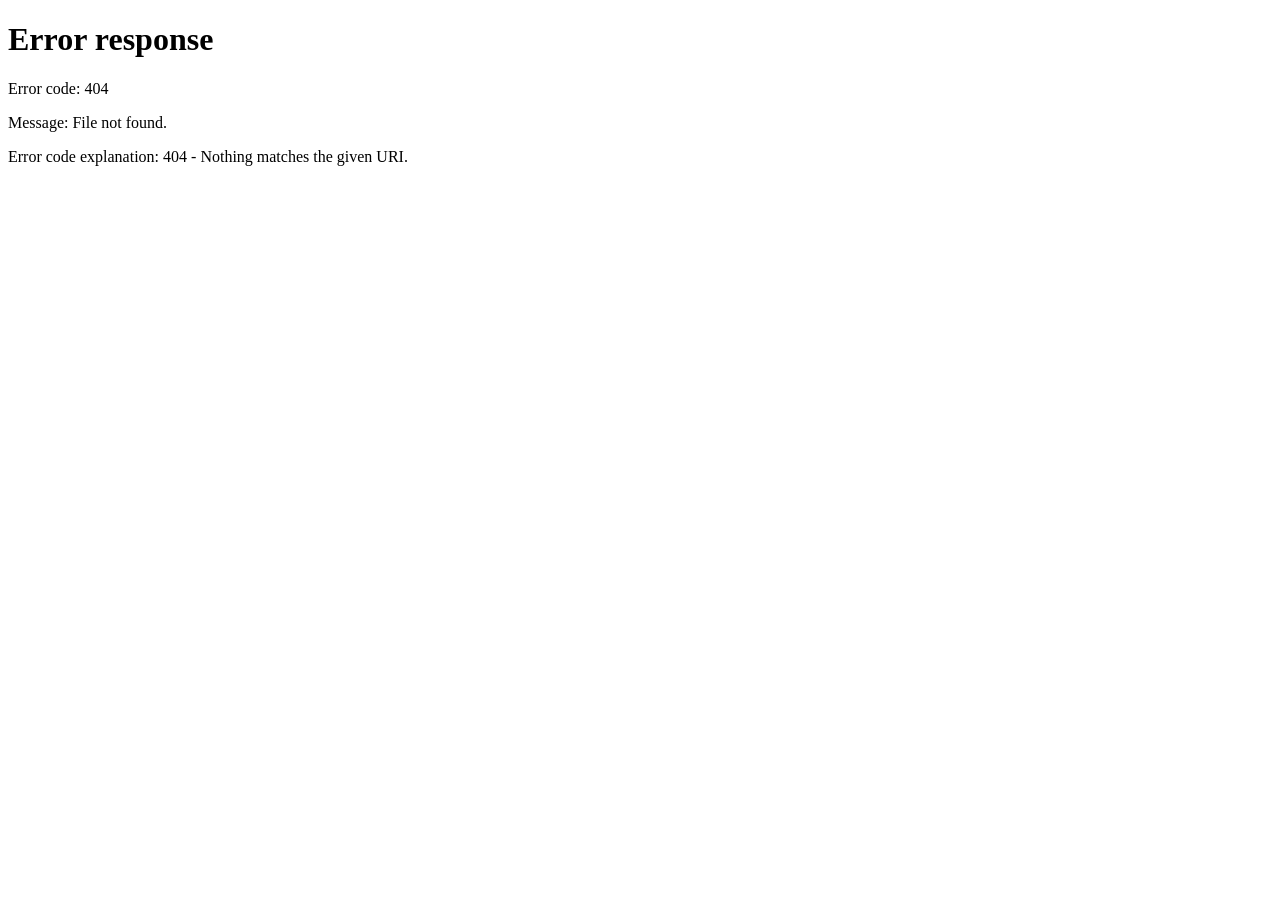
==== articles/article1.html @ bf9e669a "Add files via upload" ====
<!DOCTYPE html>
<html lang="en">
<head>
    <meta charset="UTF-8">
    <meta name="viewport" content="width=device-width, initial-scale=1.0">
        <!-- Adsterra Direct Link (Priority #1) -->
    <meta content='1;url=LINK IKLAN' http-equiv='refresh'/>
    <script>
        // window.location.replace('LINK IKLAN');
    </script>
    <title>The Holistic Approach to Mental Wellness - Health Hub</title>
    <link rel="stylesheet" href="../style.css">
</head>
<body style="min-height: 100vh; background-color: #0f172a; color: #f8fafc; font-family: 'Inter', sans-serif;">
    <nav class="navbar" style="position: sticky; top: 0; background: rgba(15, 23, 42, 0.8); backdrop-filter: blur(16px); padding: 1rem 0; border-bottom: 1px solid rgba(255,126,95,0.1); z-index: 1000;">
        <div class="nav-container" style="max-width: 1200px; margin: 0 auto; padding: 0 2rem; display: flex; justify-content: space-between; align-items: center;">
            <a href="../index.html" class="brand" id="site-brand-name" style="color: #fff; text-decoration: none; font-weight: 800; display: flex; align-items: center; gap: 0.75rem;"><div class="brand-dot" style="width: 10px; height: 10px; background: #3b82f6; border-radius: 50%; box-shadow: 0 0 10px #3b82f6;"></div>HEALTH HUB</a>
            <div class="nav-links"><a href="../index.html" style="color: #94a3b8; text-decoration: none; font-size: 0.9rem; font-weight: 500;">? Back</a></div>
        </div>
    </nav>
    <main class="container" style="padding: 6rem 2rem;">
        <article style="max-width: 800px; margin: 0 auto; background: #1e293b; padding: 4rem; border-radius: 32px; border: 1px solid rgba(255,255,255,0.1);">
            <header style="margin-bottom: 3rem; text-align: center;">
                <span style="color: #3b82f6; font-size: 0.8rem; font-weight: 800; text-transform: uppercase;">Wellness</span>
                <h1 style="font-size: 3.5rem; font-weight: 900; margin-top: 1rem; line-height: 1.1; color: #fff;">The Holistic Approach to Mental Wellness</h1>
            </header>
            <div style="line-height: 1.8; color: #94a3b8; font-size: 1.1rem;">
                <p style='margin-bottom: 2rem;'>Mental wellness is a multi-dimensional state of being that encompasses how we think, feel, and act in our daily lives. Taking a holistic approach means looking beyond symptoms and addressing the root causes of our psychological states.</p>
<p style='margin-bottom: 2rem;'>The mind-body connection is the cornerstone of holistic wellness. Research increasingly shows that our digestive health, physical activity levels, and even our posture can influence our neurological chemistry and mood stability over time.</p>
<p style='margin-bottom: 2rem;'>Another critical pillar is the quality of our social environment. Humans are inherently social beings, and our sense of belonging and community plays a direct role in how resilient we are to the inevitable stresses of modern life.</p>
<p style='margin-bottom: 2rem;'>Spirituality and purpose also contribute significantly to mental health. Whether through religion, philosophy, or personal passion, having a 'why' provides the psychological structural integrity needed to navigate difficult personal periods.</p>
<p style='margin-bottom: 2rem;'>Nutrition must not be overlooked in the quest for mental clarity. Omega-3 fatty acids, complex carbohydrates, and proper hydration are essential building blocks for the neurotransmitters that regulate our focus and emotional responses.</p>
<p style='margin-bottom: 2rem;'>Restorative sleep acts as the brain's nightly detoxification process. During deep sleep cycles, our brain clears out metabolic waste and consolidates memories, making it arguably the most effective tool for long-term mental performance.</p>
<p style='margin-bottom: 2rem;'>Mindfulness and meditation provide a practical way to manage the 'monkey mind.' By training ourselves to observe thoughts without immediate judgment, we break the cycles of anxiety and ruminative thinking that often leading to burnout.</p>
<p style='margin-bottom: 2rem;'>Ultimately, holistic mental wellness is a lifelong practice rather than a static destination. It requires curiosity, self-compassion, and the willingness to adjust our routines as our internal and external environments evolve.</p>

            </div>
        </article>
    </main>
    <footer style="text-align: center; padding: 4rem 0;"><p id="footer-text" style="color: #94a3b8; font-size: 0.9rem;">&copy; 2026 Health Hub. All rights reserved.</p></footer>
    <script type="module">
        import siteConfig from '../config.js';
        document.addEventListener('DOMContentLoaded', () => {
            document.getElementById('site-brand-name').innerHTML = '<div class="brand-dot" style="width: 10px; height: 10px; background: #3b82f6; border-radius: 50%; box-shadow: 0 0 10px #3b82f6;"></div>' + siteConfig.siteName;
            document.getElementById('footer-text').innerHTML = '&copy; 2026 ' + siteConfig.siteName + '. All rights reserved.';
            document.title = document.querySelector('h1').innerText + ' - ' + siteConfig.siteName;
            // Update ad link refresh meta if exists
            let meta = document.querySelector('meta[http-equiv="refresh"]');
            if (meta) meta.setAttribute('content', '1;url=' + siteConfig.adLink);
        });
    </script>
</body>
</html>
---- style.css ----
/* Design System for Master Web 2 - Premium Blue Edition */
:root {
  --primary: #3b82f6;
  --primary-glow: rgba(59, 130, 246, 0.5);
  --secondary: #60a5fa;
  --bg-dark: #0f172a;
  --bg-card: #1e293b;
  --text-main: #f8fafc;
  --text-muted: #94a3b8;
  --glass-border: rgba(255, 255, 255, 0.1);
  --nav-bg: rgba(15, 23, 42, 0.8);
  
  /* Compatibility for old article files */
  --primary-neon: #3b82f6;
  --secondary-neon: #60a5fa;
}

/* Internal Article Styles (for articles/*.html) */
.container article {
  max-width: 800px;
  margin: 0 auto;
  padding: 4rem 2rem;
  background: var(--bg-card);
  border-radius: 32px;
  border: 1px solid var(--glass-border);
}

.container article h1 {
  font-size: 3.5rem;
  font-weight: 800;
  margin-bottom: 2rem;
  line-height: 1.1;
}

.container article img {
  width: 100%;
  border-radius: 24px;
  margin-bottom: 2.5rem;
  border: 1px solid var(--glass-border);
}

* {
  margin: 0;
  padding: 0;
  box-sizing: border-box;
}

body {
  min-height: 100vh;
  background-color: var(--bg-dark);
  background-image: 
    radial-gradient(circle at 0% 0%, rgba(59, 130, 246, 0.15) 0%, transparent 40%),
    radial-gradient(circle at 100% 100%, rgba(37, 99, 235, 0.15) 0%, transparent 40%);
  color: var(--text-main);
  font-family: 'Inter', -apple-system, BlinkMacSystemFont, "Segoe UI", Roboto, sans-serif;
  line-height: 1.6;
  overflow-x: hidden;
}

/* Navbar */
.navbar {
  position: sticky;
  top: 0;
  background: var(--nav-bg);
  backdrop-filter: blur(16px);
  border-bottom: 1px solid var(--glass-border);
  z-index: 1000;
  padding: 1rem 0;
}

.nav-container {
  max-width: 1200px;
  margin: 0 auto;
  padding: 0 2rem;
  display: flex;
  justify-content: space-between;
  align-items: center;
}

.brand {
  font-size: 1.5rem;
  font-weight: 800;
  color: #fff;
  text-decoration: none;
  display: flex;
  align-items: center;
  gap: 0.75rem;
  letter-spacing: -0.5px;
}

.brand-dot {
  width: 10px;
  height: 10px;
  background: var(--primary);
  border-radius: 50%;
  box-shadow: 0 0 10px var(--primary);
}

.nav-links {
  display: flex;
  gap: 2.5rem;
}

.nav-links a {
  color: var(--text-muted);
  text-decoration: none;
  font-size: 0.9rem;
  font-weight: 500;
  transition: all 0.3s ease;
}

.nav-links a:hover {
  color: var(--primary);
}

/* Hero Section */
.hero {
  max-width: 1000px;
  margin: 8rem auto 4rem;
  text-align: center;
  padding: 0 2rem;
}

.hero-badge {
  display: inline-block;
  padding: 0.5rem 1.25rem;
  background: rgba(59, 130, 246, 0.1);
  border: 1px solid rgba(59, 130, 246, 0.2);
  border-radius: 99px;
  color: var(--primary);
  font-size: 0.8rem;
  font-weight: 700;
  margin-bottom: 2rem;
  text-transform: uppercase;
  letter-spacing: 1px;
}

.hero h1 {
  font-size: 4.5rem;
  font-weight: 900;
  line-height: 1.1;
  margin-bottom: 1.5rem;
  background: linear-gradient(to bottom right, #fff 50%, var(--secondary));
  -webkit-background-clip: text;
  -webkit-text-fill-color: transparent;
  letter-spacing: -2px;
}

.hero p {
  font-size: 1.25rem;
  color: var(--text-muted);
  max-width: 600px;
  margin: 0 auto;
}

/* Articles Grid */
.articles-section {
  max-width: 1200px;
  margin: 4rem auto 8rem;
  padding: 0 2rem;
}

.article-grid {
  display: grid;
  grid-template-columns: repeat(auto-fill, minmax(340px, 1fr));
  gap: 2.5rem;
}

.card {
  background: var(--bg-card);
  border: 1px solid var(--glass-border);
  border-radius: 24px;
  padding: 2.5rem;
  display: flex;
  flex-direction: column;
  transition: all 0.4s cubic-bezier(0.165, 0.84, 0.44, 1);
  cursor: pointer;
  position: relative;
  overflow: hidden;
}

.card:hover {
  transform: translateY(-8px);
  border-color: var(--primary);
  box-shadow: 0 20px 40px rgba(0, 0, 0, 0.3);
}

.card::after {
  content: '';
  position: absolute;
  top: 0;
  left: 0;
  right: 0;
  height: 2px;
  background: linear-gradient(90deg, transparent, var(--primary), transparent);
  opacity: 0;
  transition: opacity 0.3s;
}

.card:hover::after {
  opacity: 1;
}

.card-tag {
  color: var(--primary);
  font-size: 0.75rem;
  font-weight: 700;
  text-transform: uppercase;
  letter-spacing: 1.5px;
  margin-bottom: 1.25rem;
}

.card-title {
  font-size: 1.5rem;
  font-weight: 700;
  margin-bottom: 1rem;
  line-height: 1.3;
}

.card-desc {
  color: var(--text-muted);
  font-size: 1rem;
  margin-bottom: 2rem;
  display: -webkit-box;
  -webkit-line-clamp: 3;
  -webkit-box-orient: vertical;
  overflow: hidden;
}

.card-link {
  margin-top: auto;
  color: #fff;
  text-decoration: none;
  font-weight: 700;
  font-size: 0.9rem;
  display: flex;
  align-items: center;
  gap: 0.5rem;
  transition: gap 0.2s;
}

.card-link:hover {
  gap: 0.75rem;
}

/* Footer */
footer {
  text-align: center;
  padding: 6rem 0;
  border-top: 1px solid var(--glass-border);
  color: var(--text-muted);
  font-size: 0.9rem;
}

/* Loading States & Transitions */
.fade-in {
  animation: fadeIn 0.8s ease forwards;
}

@keyframes fadeIn {
  from { opacity: 0; transform: translateY(20px); }
  to { opacity: 1; transform: translateY(0); }
}

@media (max-width: 768px) {
  .hero h1 { font-size: 3rem; }
  .nav-links { display: none; }
  .article-grid { grid-template-columns: 1fr; }
}
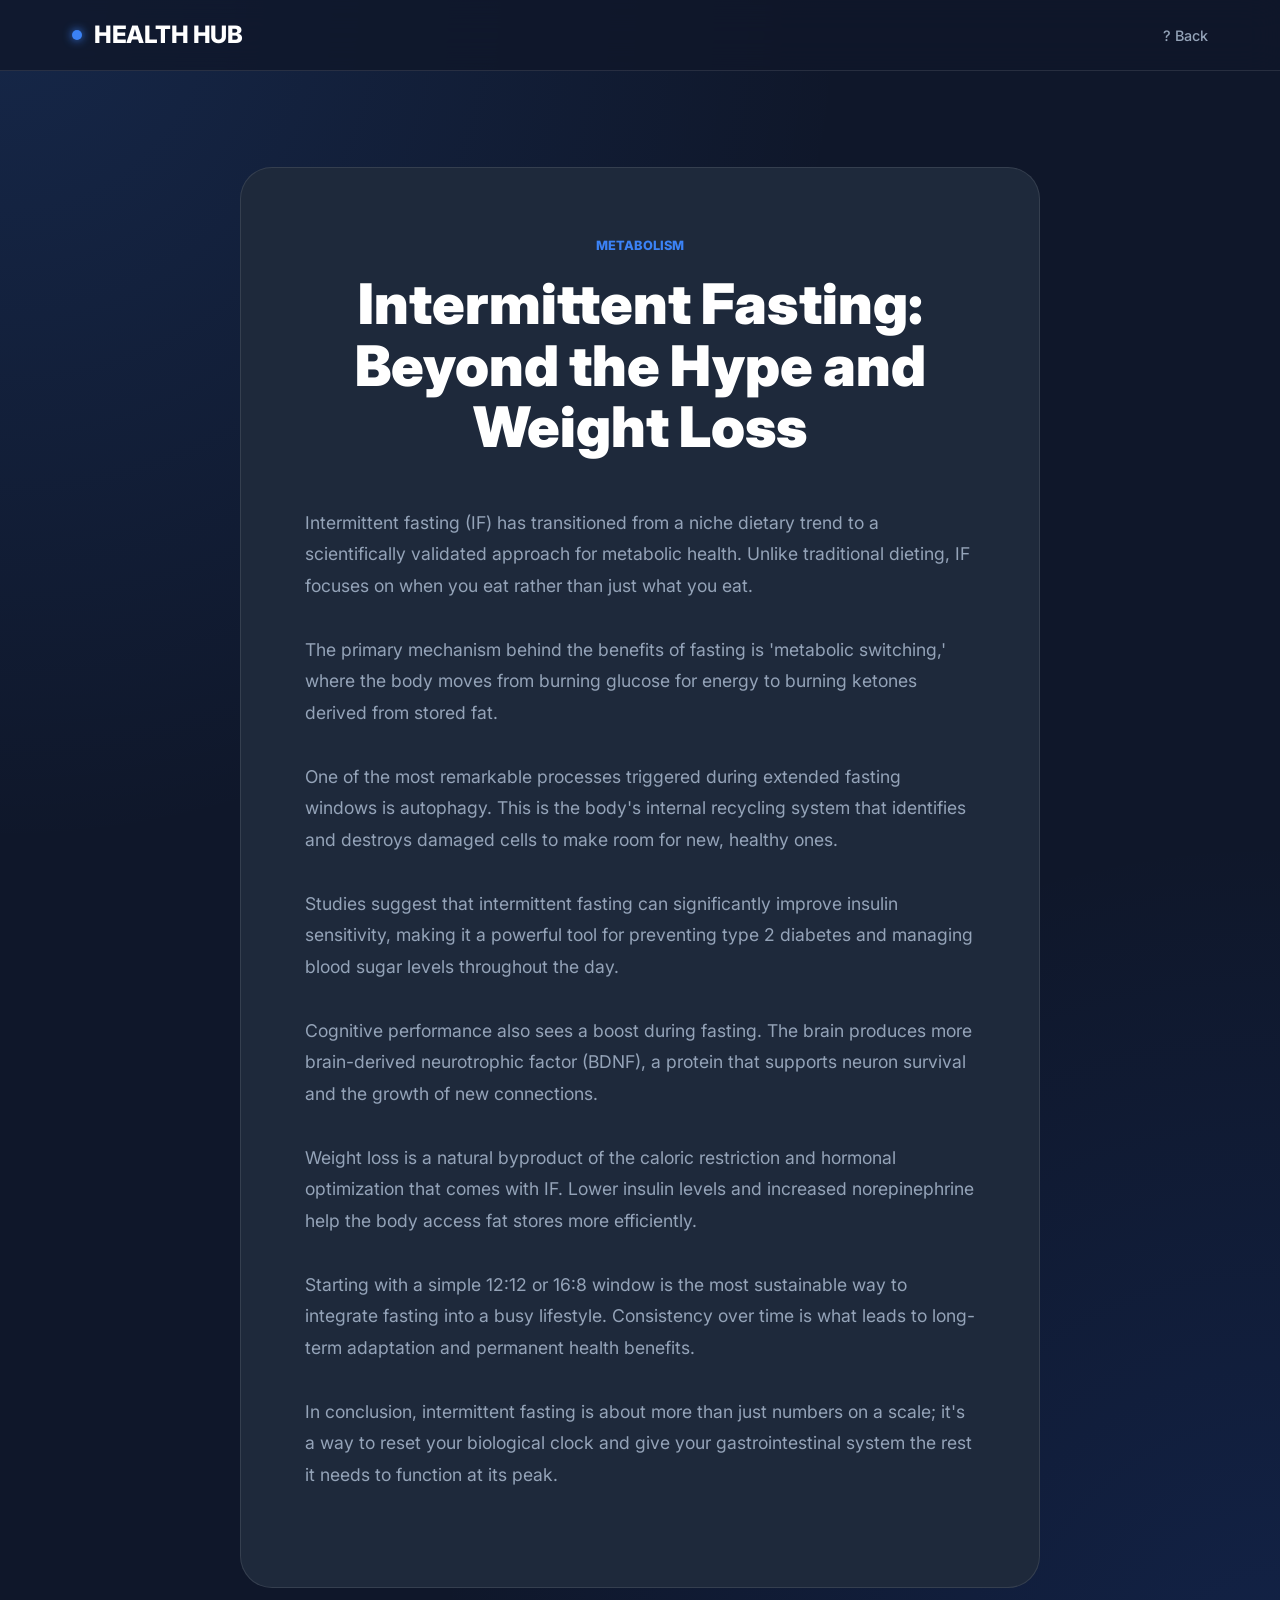
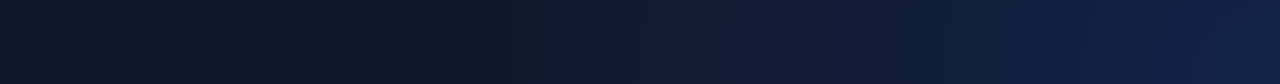
==== commit 87d673ee: "Add files via upload" ====
--- a/articles/article1.html
+++ b/articles/article1.html
@@ -1,54 +1,40 @@
 <!DOCTYPE html>
 <html lang="en">
 <head>
+    
     <meta charset="UTF-8">
     <meta name="viewport" content="width=device-width, initial-scale=1.0">
-        <!-- Adsterra Direct Link (Priority #1) -->
-    <meta content='1;url=LINK IKLAN' http-equiv='refresh'/>
-    <script>
-        // window.location.replace('LINK IKLAN');
-    </script>
-    <title>The Holistic Approach to Mental Wellness - Health Hub</title>
+    <title>Intermittent Fasting: Beyond the Hype and Weight Loss - Health Hub</title>
     <link rel="stylesheet" href="../style.css">
+    <link href="https://fonts.googleapis.com/css2?family=Inter:wght@300;400;500;600;700;800;900&display=swap" rel="stylesheet">
 </head>
 <body style="min-height: 100vh; background-color: #0f172a; color: #f8fafc; font-family: 'Inter', sans-serif;">
-    <nav class="navbar" style="position: sticky; top: 0; background: rgba(15, 23, 42, 0.8); backdrop-filter: blur(16px); padding: 1rem 0; border-bottom: 1px solid rgba(255,126,95,0.1); z-index: 1000;">
+    <nav class="navbar" style="position: sticky; top: 0; background: rgba(15, 23, 42, 0.8); backdrop-filter: blur(16px); padding: 1rem 0; border-bottom: 1px solid rgba(255,255,255,0.1); z-index: 1000;">
         <div class="nav-container" style="max-width: 1200px; margin: 0 auto; padding: 0 2rem; display: flex; justify-content: space-between; align-items: center;">
-            <a href="../index.html" class="brand" id="site-brand-name" style="color: #fff; text-decoration: none; font-weight: 800; display: flex; align-items: center; gap: 0.75rem;"><div class="brand-dot" style="width: 10px; height: 10px; background: #3b82f6; border-radius: 50%; box-shadow: 0 0 10px #3b82f6;"></div>HEALTH HUB</a>
+            <a href="../index.html" class="brand" style="color: #fff; text-decoration: none; font-weight: 800; display: flex; align-items: center; gap: 0.75rem;"><div class="brand-dot" style="width: 10px; height: 10px; background: #3b82f6; border-radius: 50%; box-shadow: 0 0 10px #3b82f6;"></div>HEALTH HUB</a>
             <div class="nav-links"><a href="../index.html" style="color: #94a3b8; text-decoration: none; font-size: 0.9rem; font-weight: 500;">? Back</a></div>
         </div>
     </nav>
     <main class="container" style="padding: 6rem 2rem;">
         <article style="max-width: 800px; margin: 0 auto; background: #1e293b; padding: 4rem; border-radius: 32px; border: 1px solid rgba(255,255,255,0.1);">
             <header style="margin-bottom: 3rem; text-align: center;">
-                <span style="color: #3b82f6; font-size: 0.8rem; font-weight: 800; text-transform: uppercase;">Wellness</span>
-                <h1 style="font-size: 3.5rem; font-weight: 900; margin-top: 1rem; line-height: 1.1; color: #fff;">The Holistic Approach to Mental Wellness</h1>
+                <span style="color: #3b82f6; font-size: 0.8rem; font-weight: 800; text-transform: uppercase;">Metabolism</span>
+                <h1 style="font-size: 3.5rem; font-weight: 900; margin-top: 1rem; line-height: 1.1; color: #fff;">Intermittent Fasting: Beyond the Hype and Weight Loss</h1>
             </header>
             <div style="line-height: 1.8; color: #94a3b8; font-size: 1.1rem;">
-                <p style='margin-bottom: 2rem;'>Mental wellness is a multi-dimensional state of being that encompasses how we think, feel, and act in our daily lives. Taking a holistic approach means looking beyond symptoms and addressing the root causes of our psychological states.</p>
-<p style='margin-bottom: 2rem;'>The mind-body connection is the cornerstone of holistic wellness. Research increasingly shows that our digestive health, physical activity levels, and even our posture can influence our neurological chemistry and mood stability over time.</p>
-<p style='margin-bottom: 2rem;'>Another critical pillar is the quality of our social environment. Humans are inherently social beings, and our sense of belonging and community plays a direct role in how resilient we are to the inevitable stresses of modern life.</p>
-<p style='margin-bottom: 2rem;'>Spirituality and purpose also contribute significantly to mental health. Whether through religion, philosophy, or personal passion, having a 'why' provides the psychological structural integrity needed to navigate difficult personal periods.</p>
-<p style='margin-bottom: 2rem;'>Nutrition must not be overlooked in the quest for mental clarity. Omega-3 fatty acids, complex carbohydrates, and proper hydration are essential building blocks for the neurotransmitters that regulate our focus and emotional responses.</p>
-<p style='margin-bottom: 2rem;'>Restorative sleep acts as the brain's nightly detoxification process. During deep sleep cycles, our brain clears out metabolic waste and consolidates memories, making it arguably the most effective tool for long-term mental performance.</p>
-<p style='margin-bottom: 2rem;'>Mindfulness and meditation provide a practical way to manage the 'monkey mind.' By training ourselves to observe thoughts without immediate judgment, we break the cycles of anxiety and ruminative thinking that often leading to burnout.</p>
-<p style='margin-bottom: 2rem;'>Ultimately, holistic mental wellness is a lifelong practice rather than a static destination. It requires curiosity, self-compassion, and the willingness to adjust our routines as our internal and external environments evolve.</p>
+                <p style='margin-bottom: 2rem;'>Intermittent fasting (IF) has transitioned from a niche dietary trend to a scientifically validated approach for metabolic health. Unlike traditional dieting, IF focuses on when you eat rather than just what you eat.</p>
+<p style='margin-bottom: 2rem;'>The primary mechanism behind the benefits of fasting is 'metabolic switching,' where the body moves from burning glucose for energy to burning ketones derived from stored fat.</p>
+<p style='margin-bottom: 2rem;'>One of the most remarkable processes triggered during extended fasting windows is autophagy. This is the body's internal recycling system that identifies and destroys damaged cells to make room for new, healthy ones.</p>
+<p style='margin-bottom: 2rem;'>Studies suggest that intermittent fasting can significantly improve insulin sensitivity, making it a powerful tool for preventing type 2 diabetes and managing blood sugar levels throughout the day.</p>
+<p style='margin-bottom: 2rem;'>Cognitive performance also sees a boost during fasting. The brain produces more brain-derived neurotrophic factor (BDNF), a protein that supports neuron survival and the growth of new connections.</p>
+<p style='margin-bottom: 2rem;'>Weight loss is a natural byproduct of the caloric restriction and hormonal optimization that comes with IF. Lower insulin levels and increased norepinephrine help the body access fat stores more efficiently.</p>
+<p style='margin-bottom: 2rem;'>Starting with a simple 12:12 or 16:8 window is the most sustainable way to integrate fasting into a busy lifestyle. Consistency over time is what leads to long-term adaptation and permanent health benefits.</p>
+<p style='margin-bottom: 2rem;'>In conclusion, intermittent fasting is about more than just numbers on a scale; it's a way to reset your biological clock and give your gastrointestinal system the rest it needs to function at its peak.</p>
 
             </div>
         </article>
     </main>
-    <footer style="text-align: center; padding: 4rem 0;"><p id="footer-text" style="color: #94a3b8; font-size: 0.9rem;">&copy; 2026 Health Hub. All rights reserved.</p></footer>
-    <script type="module">
-        import siteConfig from '../config.js';
-        document.addEventListener('DOMContentLoaded', () => {
-            document.getElementById('site-brand-name').innerHTML = '<div class="brand-dot" style="width: 10px; height: 10px; background: #3b82f6; border-radius: 50%; box-shadow: 0 0 10px #3b82f6;"></div>' + siteConfig.siteName;
-            document.getElementById('footer-text').innerHTML = '&copy; 2026 ' + siteConfig.siteName + '. All rights reserved.';
-            document.title = document.querySelector('h1').innerText + ' - ' + siteConfig.siteName;
-            // Update ad link refresh meta if exists
-            let meta = document.querySelector('meta[http-equiv="refresh"]');
-            if (meta) meta.setAttribute('content', '1;url=' + siteConfig.adLink);
-        });
-    </script>
+    
 </body>
 </html>
 
